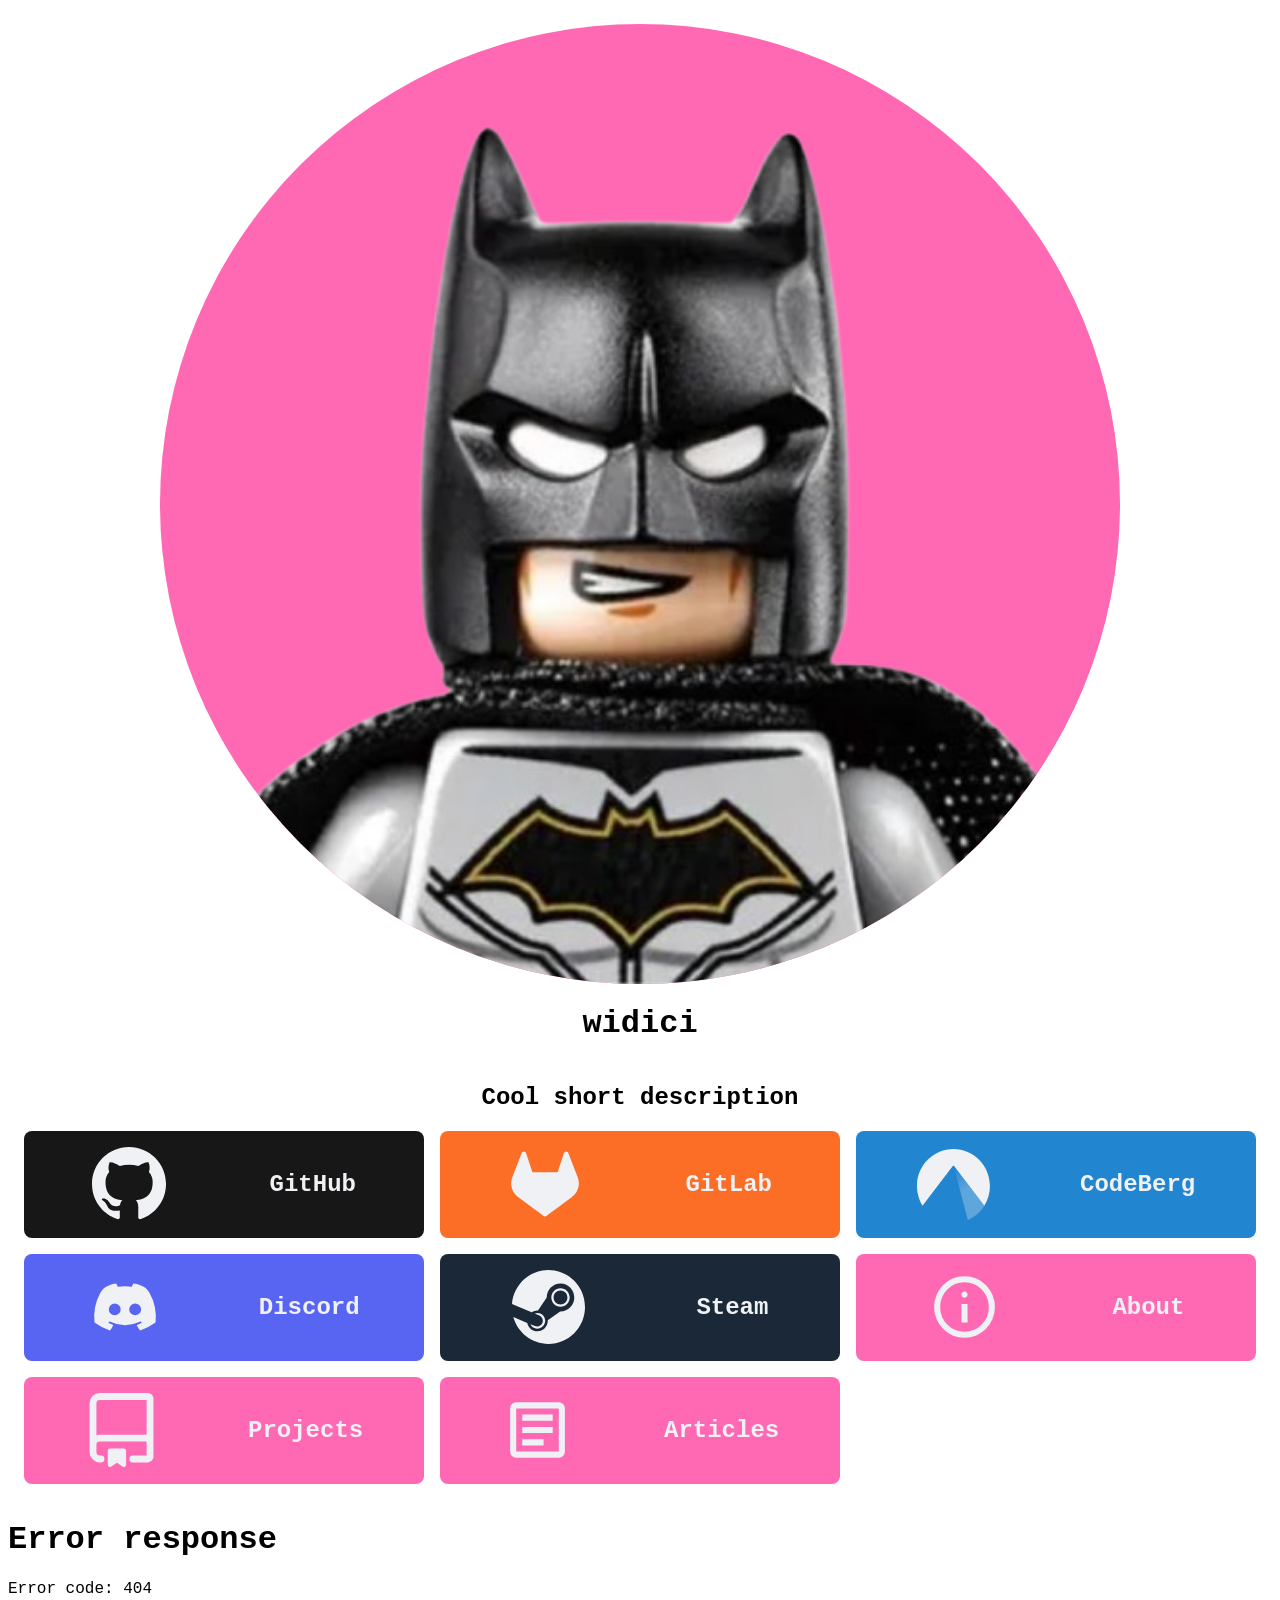
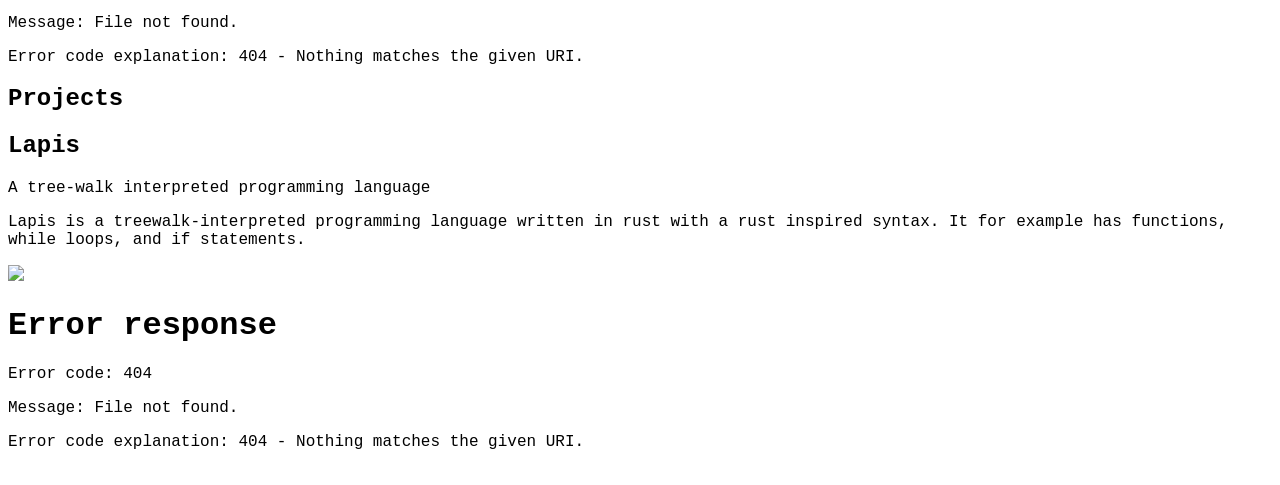
==== index.html @ f514e86a "Started impl the project cards" ====
<!DOCTYPE html>
<html lang="en">

<head>
    <meta charset="UTF-8">
    <meta name="viewport" content="width=device-width, initial-scale=1.0">
    <link rel="stylesheet" href="css/main.css">
    <link rel="stylesheet" href="css/landing.css">
    <title>Document</title>
</head>

<body>
    <page-section src="landing.html"></page-section>
    <page-section src="about.html"></page-section>
    <page-section src="projects.html"></page-section>
    <page-section src="articles.html"></page-section>

    <script src="js/page-section.js"></script>
    <script src="js/nav-unit.js"></script>
    <script src="js/project-unit.js"></script>
</body>

</html>
---- css/main.css ----
@import url('https://fonts.googleapis.com/css2?family=Roboto:ital,wght@0,100..900;1,100..900&display=swap');

:root {
    --dark-text-color: black;
    --light-text-color: #eff1f5;
    --accent-color: hotpink;
    --default-padding: 1rem;
    --default-radius: 0.5rem;
}

/* Add accent color? */
a {
    text-decoration: none;
}

p,
h1,
h2,
h3,
h4,
figcaption,
a {
    font-family: "IBM Plex Mono", monospace;
    color: var(--dark-text-color)
}
---- css/landing.css ----
page-section#landing {
    display: flex;
    flex-direction: column;
    align-items: center;
    padding: var(--default-padding);
}

#pfp {
    display: flex;
    justify-content: center;
    height: 75vw;
    overflow: hidden;
    border-radius: 50%;
    background-color: var(--accent-color);
}

#pfp img {
    object-fit: cover;
}

#outside-links {
    display: grid;
    grid-template-columns: repeat(auto-fill, minmax(20rem, 1fr));
    gap: 1rem;
}

nav-unit h3 {
    color: var(--light-text-color);
    font-size: x-large;
}

nav-unit div {
    display: flex;
    flex-direction: row;
    align-items: center;
    justify-content: space-around;
    background-color: var(--nav-unit-color);
    padding: var(--default-padding);
    border-radius: var(--default-radius);
}

nav-unit div img {
    width: 20%;
    height: 100%;
}
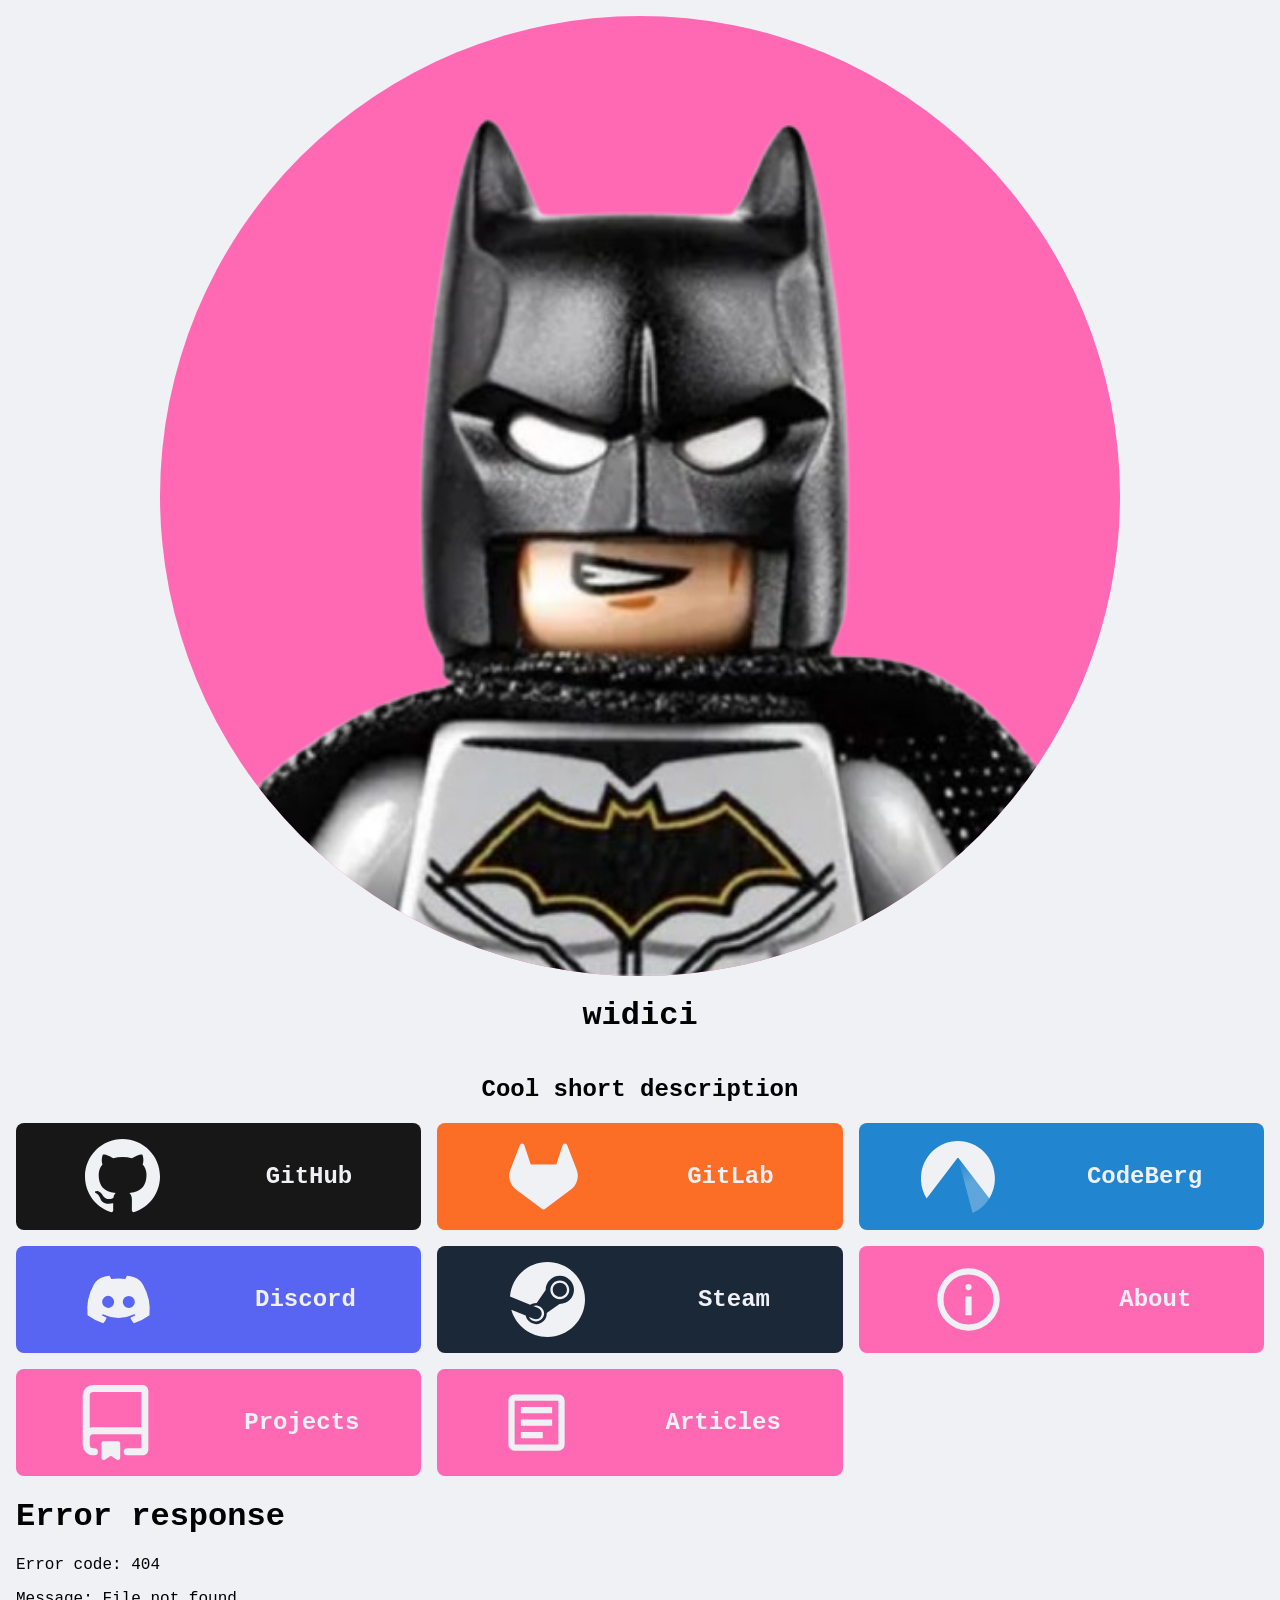
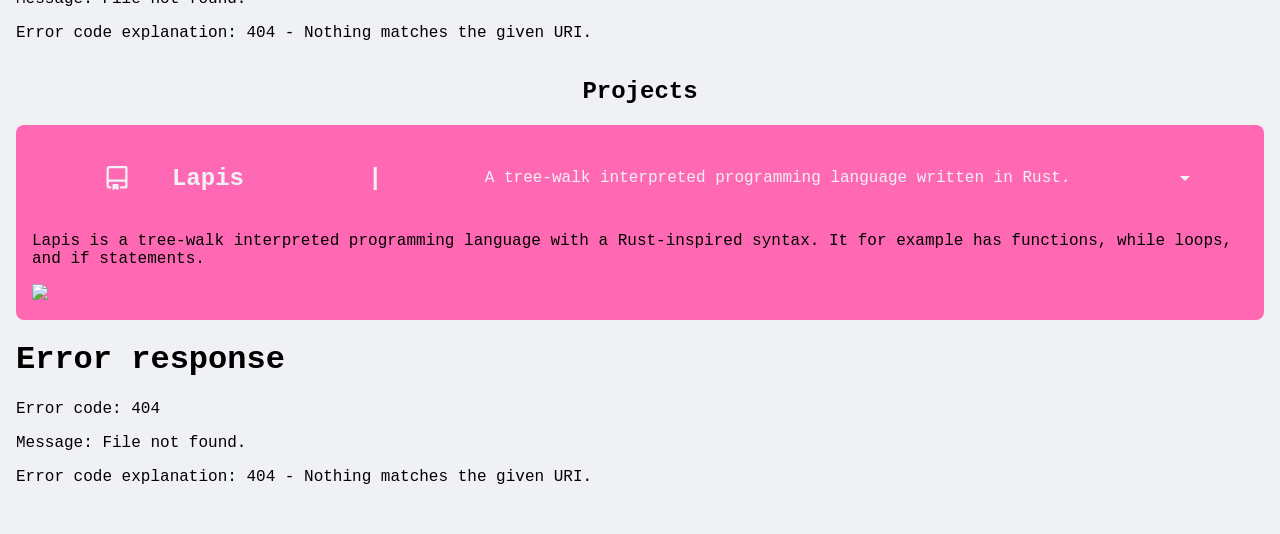
==== commit 824d97d0: "Started impl the styling of the project cards, still wip" ====
--- a/index.html
+++ b/index.html
@@ -6,6 +6,7 @@
     <meta name="viewport" content="width=device-width, initial-scale=1.0">
     <link rel="stylesheet" href="css/main.css">
     <link rel="stylesheet" href="css/landing.css">
+    <link rel="stylesheet" href="css/projects.css">
     <title>Document</title>
 </head>
 
--- a/css/main.css
+++ b/css/main.css
@@ -1,11 +1,20 @@
 @import url('https://fonts.googleapis.com/css2?family=Roboto:ital,wght@0,100..900;1,100..900&display=swap');
 
 :root {
-    --dark-text-color: black;
-    --light-text-color: #eff1f5;
+    --text-color: black;
+    --base-color: #eff1f5;
+    --mantle-color: #e6e9ef;
+    --crust-color: #dce0e8;
     --accent-color: hotpink;
     --default-padding: 1rem;
     --default-radius: 0.5rem;
+    --default-gap: 1rem;
+}
+
+body {
+    margin: 0;
+    padding: var(--default-padding);
+    background-color: var(--base-color);
 }
 
 /* Add accent color? */
@@ -21,5 +30,9 @@
 figcaption,
 a {
     font-family: "IBM Plex Mono", monospace;
-    color: var(--dark-text-color)
+    color: var(--text-color)
+}
+
+h3 {
+    font-size: x-large;
 }
--- a/css/landing.css
+++ b/css/landing.css
@@ -2,7 +2,6 @@
     display: flex;
     flex-direction: column;
     align-items: center;
-    padding: var(--default-padding);
 }
 
 #pfp {
@@ -21,11 +20,11 @@
 #outside-links {
     display: grid;
     grid-template-columns: repeat(auto-fill, minmax(20rem, 1fr));
-    gap: 1rem;
+    gap: var(--default-gap);
 }
 
 nav-unit h3 {
-    color: var(--light-text-color);
+    color: var(--base-color);
     font-size: x-large;
 }
 
--- a/css/projects.css
+++ b/css/projects.css
@@ -0,0 +1,43 @@
+page-section#projects {
+    display: flex;
+    flex-direction: column;
+    align-items: center;
+}
+
+#project-cards {
+    display: grid;
+    grid-template-columns: repeat(auto-fill, minmax(40rem, 1fr));
+    gap: var(--default-gap)
+}
+
+project-unit {
+    display: block;
+    background-color: var(--accent-color);
+    padding: var(--default-padding);
+    border-radius: var(--default-radius);
+}
+
+#project-title {
+    display: flex;
+    flex-direction: row;
+    align-items: center;
+    justify-content: space-around;
+}
+
+#project-title h3,
+#project-title p {
+    color: var(--base-color)
+}
+
+#project-title a {
+    display: flex;
+    flex-direction: row;
+    align-items: center;
+    justify-content: space-around;
+    width: 15%;
+}
+
+project-unit a img {
+    width: 1.5em;
+    height: 100%;
+}
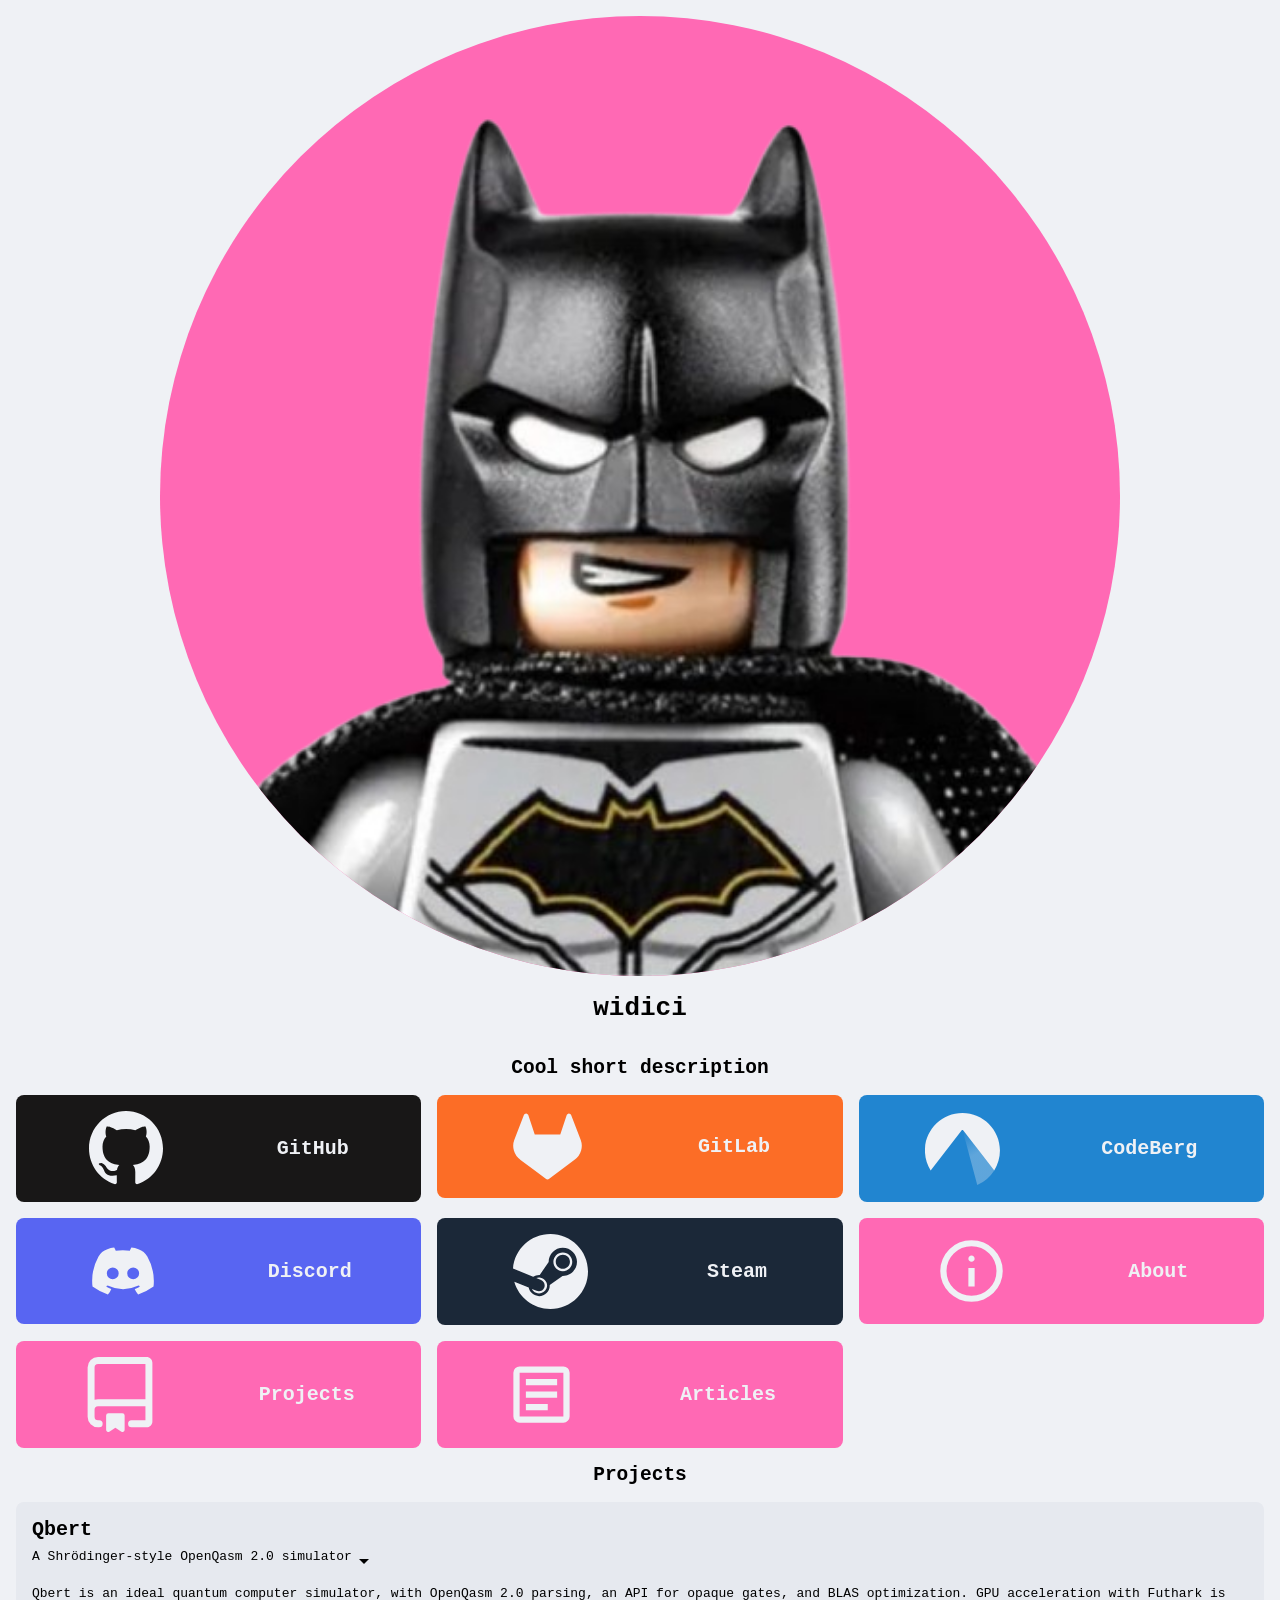
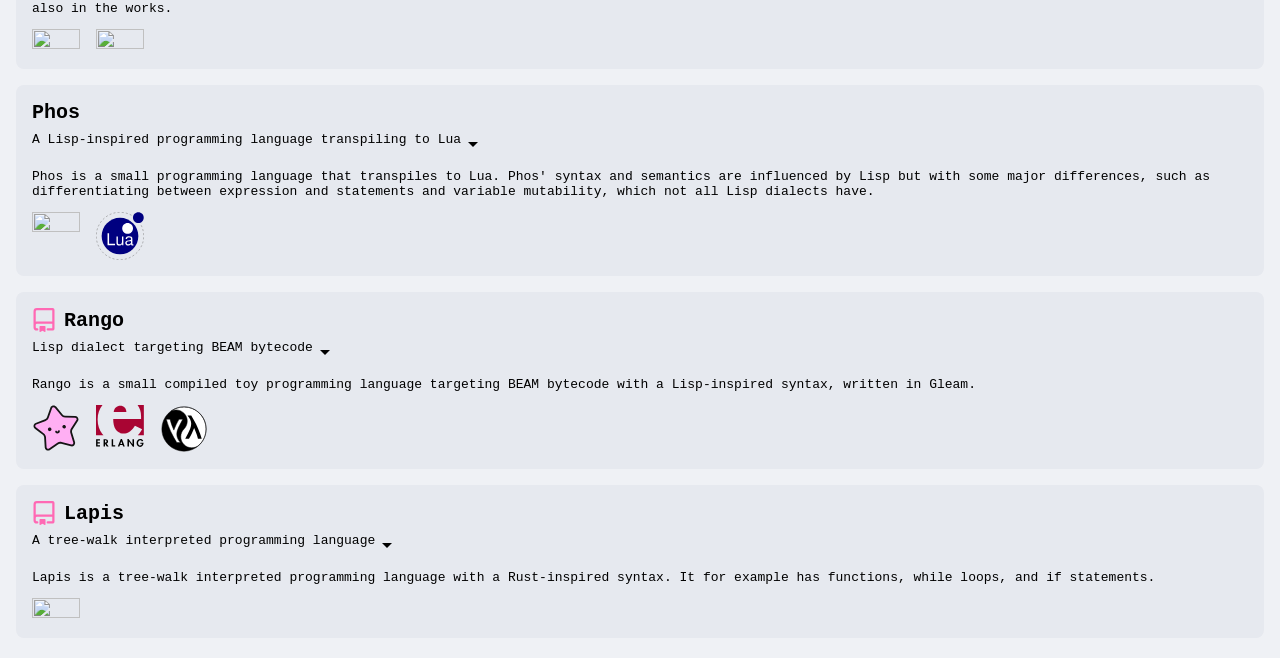
==== commit a93d7303: "Fixed bugs w/ styling root element of projects.css & landing.css by changing it -> :host" ====
--- a/index.html
+++ b/index.html
@@ -5,16 +5,16 @@
     <meta charset="UTF-8">
     <meta name="viewport" content="width=device-width, initial-scale=1.0">
     <link rel="stylesheet" href="css/main.css">
-    <link rel="stylesheet" href="css/landing.css">
-    <link rel="stylesheet" href="css/projects.css">
-    <title>Document</title>
+    <!-- <link rel="stylesheet" href="css/landing.css"> -->
+    <!-- <link rel="stylesheet" href="css/projects.css"> -->
+    <title>widici's website :D</title>
 </head>
 
 <body>
     <page-section src="landing.html"></page-section>
-    <page-section src="about.html"></page-section>
+    <!-- <page-section src="about.html"></page-section> -->
     <page-section src="projects.html"></page-section>
-    <page-section src="articles.html"></page-section>
+    <!-- <page-section src="articles.html"></page-section> -->
 
     <script src="js/page-section.js"></script>
     <script src="js/nav-unit.js"></script>
--- a/css/main.css
+++ b/css/main.css
@@ -1,14 +1,25 @@
-@import url('https://fonts.googleapis.com/css2?family=Roboto:ital,wght@0,100..900;1,100..900&display=swap');
-
 :root {
-    --text-color: black;
+    --dark-color: black;
     --base-color: #eff1f5;
     --mantle-color: #e6e9ef;
     --crust-color: #dce0e8;
     --accent-color: hotpink;
     --default-padding: 1rem;
     --default-radius: 0.5rem;
-    --default-gap: 1rem;
+    --default-gap: var(--default-padding);
+}
+
+html,
+body {
+    overflow: scroll;
+    scrollbar-width: none;
+    -ms-overflow-style: none;
+}
+
+html::-webkit-scrollbar,
+body::-webkit-scrollbar {
+    width: 0px;
+    height: 0px;
 }
 
 body {
@@ -29,8 +40,8 @@
 h4,
 figcaption,
 a {
-    font-family: "IBM Plex Mono", monospace;
-    color: var(--text-color)
+    font-family: monospace;
+    color: var(--dark-color);
 }
 
 h3 {
--- a/css/landing.css
+++ b/css/landing.css
@@ -1,4 +1,4 @@
-page-section#landing {
+:host {
     display: flex;
     flex-direction: column;
     align-items: center;
@@ -7,6 +7,7 @@
 #pfp {
     display: flex;
     justify-content: center;
+    /* TODO: make this dynamic */
     height: 75vw;
     overflow: hidden;
     border-radius: 50%;
@@ -25,7 +26,6 @@
 
 nav-unit h3 {
     color: var(--base-color);
-    font-size: x-large;
 }
 
 nav-unit div {
--- a/css/projects.css
+++ b/css/projects.css
@@ -1,7 +1,8 @@
-page-section#projects {
+:host {
     display: flex;
     flex-direction: column;
     align-items: center;
+    --img-width: 1.5rem;
 }
 
 #project-cards {
@@ -12,32 +13,49 @@
 
 project-unit {
     display: block;
-    background-color: var(--accent-color);
+    background-color: var(--mantle-color);
     padding: var(--default-padding);
     border-radius: var(--default-radius);
 }
 
+project-unit>* {
+    gap: calc(var(--default-gap) / 2)
+}
+
 #project-title {
     display: flex;
-    flex-direction: row;
-    align-items: center;
-    justify-content: space-around;
+    flex-direction: column;
+    justify-content: space-between;
 }
 
-#project-title h3,
-#project-title p {
-    color: var(--base-color)
+#project-title>*>*,
+#project-title h3 {
+    margin-block: 0;
 }
 
 #project-title a {
     display: flex;
     flex-direction: row;
     align-items: center;
-    justify-content: space-around;
-    width: 15%;
+    gap: calc(var(--default-gap) / 2);
 }
 
-project-unit a img {
-    width: 1.5em;
+#project-title a img {
+    /* do this dynamically? */
+    width: var(--img-width);
+    height: 100%;
+}
+
+#short-desc {
+    display: flex;
+}
+
+#stack {
+    display: flex;
+    gap: var(--default-gap)
+}
+
+#stack img {
+    width: calc(var(--img-width) * 2);
     height: 100%;
 }
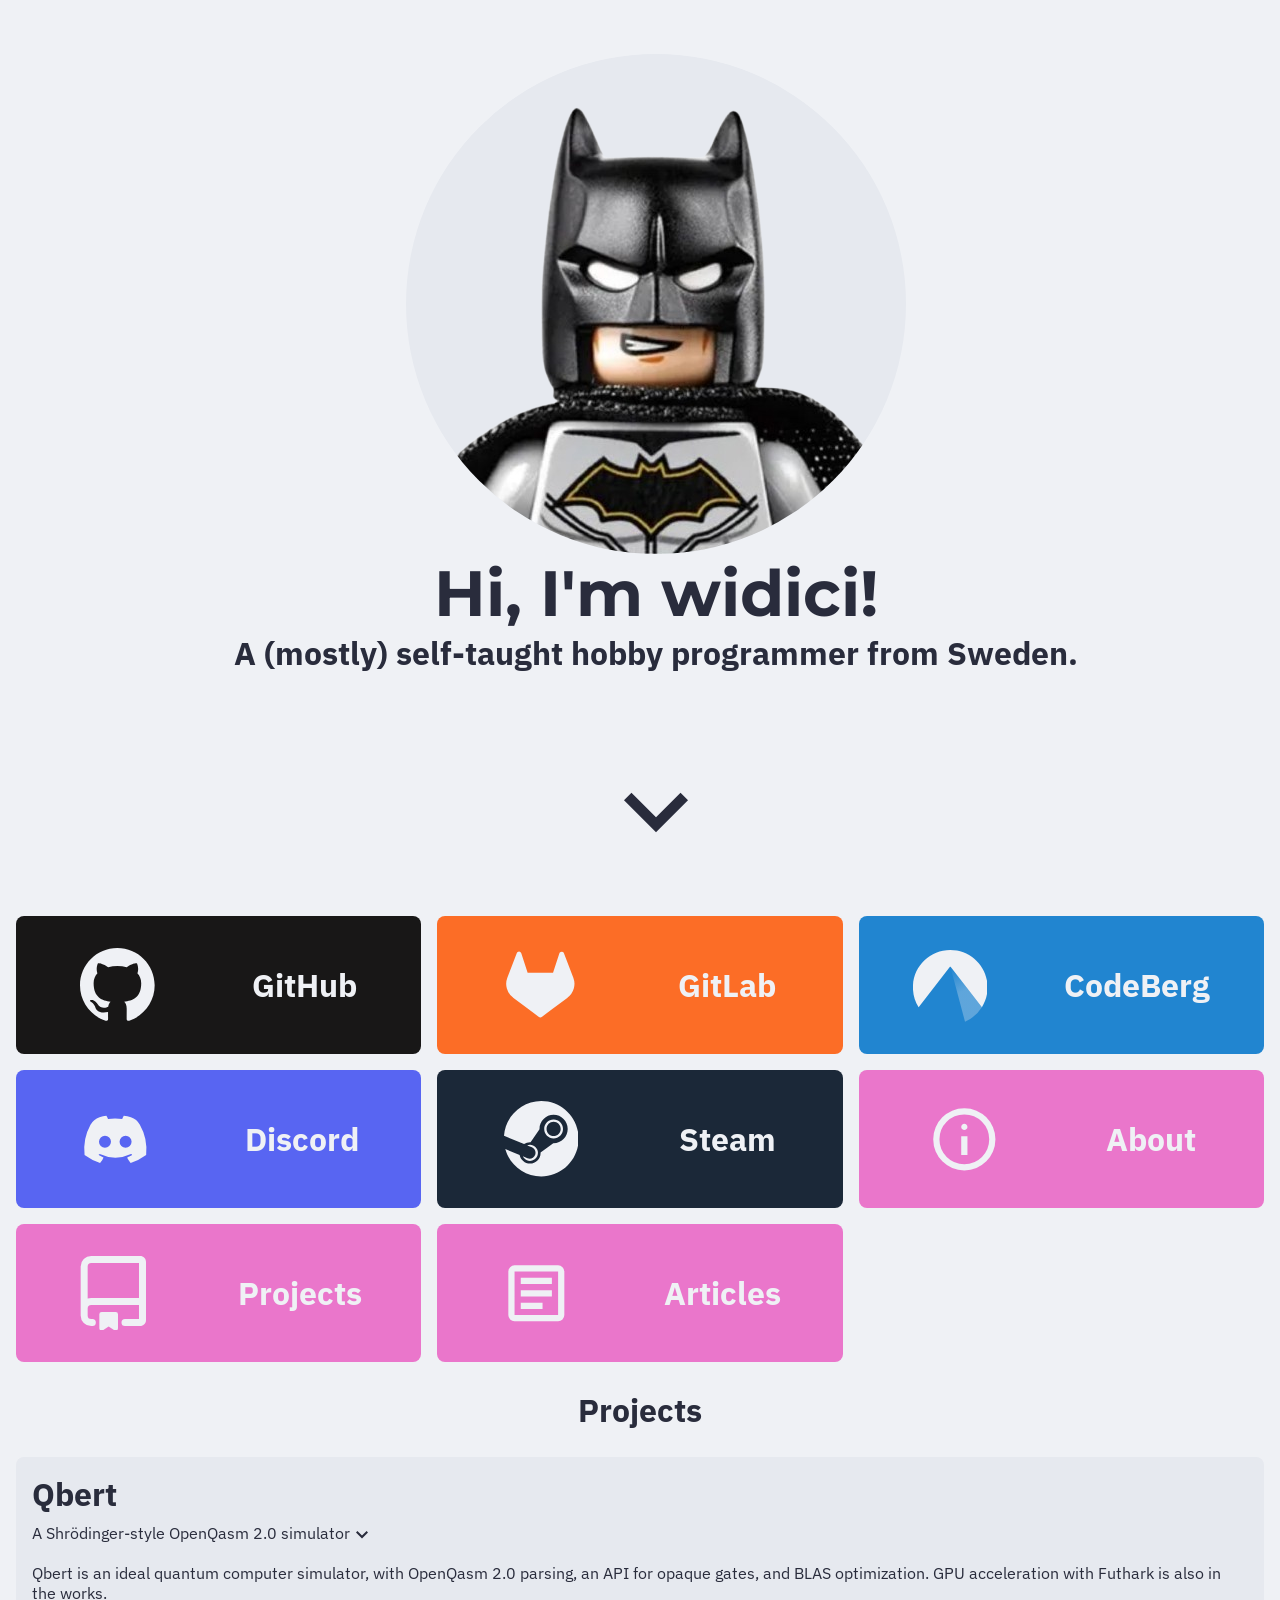
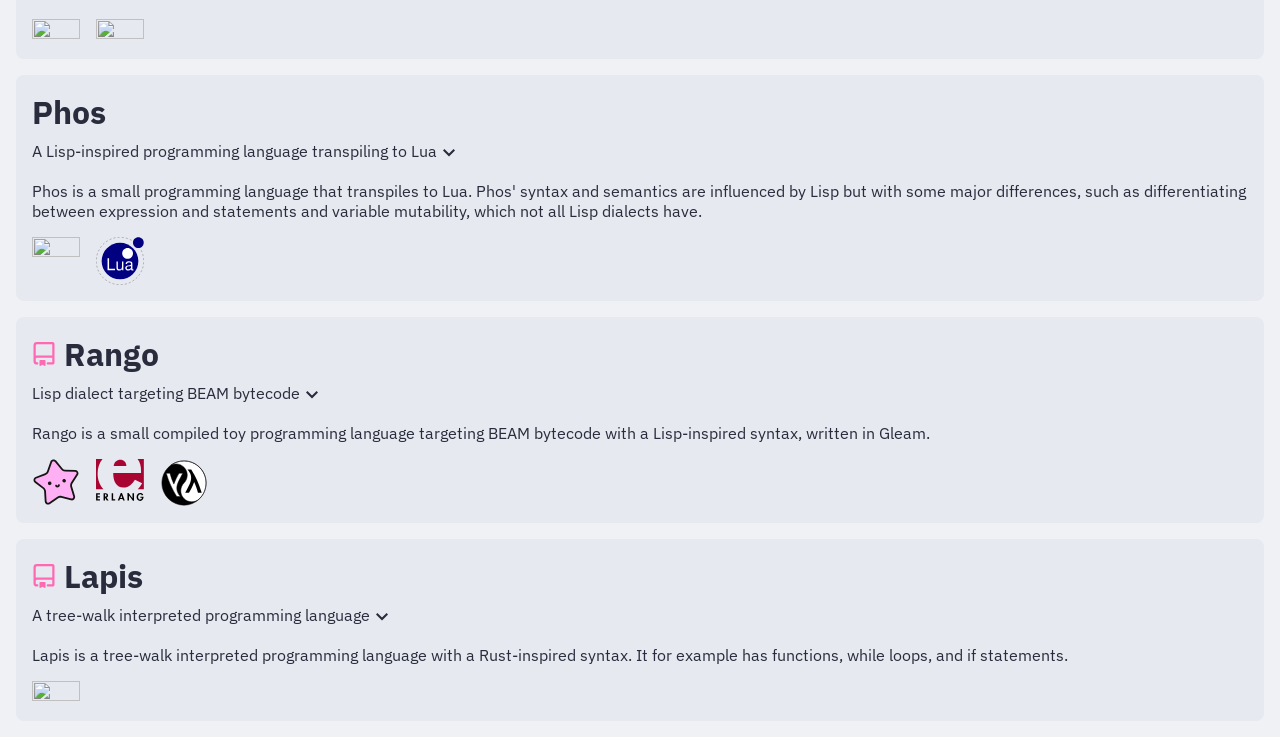
==== commit 10afddc4: "Started adding a new landing page & moved old landing -> menu instead" ====
--- a/index.html
+++ b/index.html
@@ -5,17 +5,17 @@
     <meta charset="UTF-8">
     <meta name="viewport" content="width=device-width, initial-scale=1.0">
     <link rel="stylesheet" href="css/main.css">
-    <!-- <link rel="stylesheet" href="css/landing.css"> -->
-    <!-- <link rel="stylesheet" href="css/projects.css"> -->
     <title>widici's website :D</title>
 </head>
 
 <body>
     <page-section src="landing.html"></page-section>
+    <page-section src="menu.html"></page-section>
     <!-- <page-section src="about.html"></page-section> -->
     <page-section src="projects.html"></page-section>
     <!-- <page-section src="articles.html"></page-section> -->
 
+    <script src="js/util.js"></script>
     <script src="js/page-section.js"></script>
     <script src="js/nav-unit.js"></script>
     <script src="js/project-unit.js"></script>
--- a/css/main.css
+++ b/css/main.css
@@ -1,9 +1,12 @@
+@import url('https://fonts.googleapis.com/css2?family=Montserrat:wght@800&display=swap');
+@import url('https://fonts.googleapis.com/css2?family=IBM+Plex+Sans:ital,wght@0,100..700;1,100..700&display=swap');
+
 :root {
-    --dark-color: black;
+    --contrast-color: #292c3c;
     --base-color: #eff1f5;
     --mantle-color: #e6e9ef;
     --crust-color: #dce0e8;
-    --accent-color: hotpink;
+    --accent-color: #ea76cb;
     --default-padding: 1rem;
     --default-radius: 0.5rem;
     --default-gap: var(--default-padding);
@@ -33,17 +36,34 @@
     text-decoration: none;
 }
 
-p,
 h1,
 h2,
 h3,
 h4,
-figcaption,
+p,
 a {
-    font-family: monospace;
-    color: var(--dark-color);
+    font-family: "IBM Plex Sans", sans-serif;
+}
+
+h1,
+h2,
+h3,
+h4,
+p,
+a {
+    color: var(--contrast-color);
+}
+
+h1 {
+    font-family: 'Montserrat', sans-serif;
+    font-weight: 700;
+    font-size: 4rem;
+}
+
+h2 {
+    font-size: 2rem;
 }
 
 h3 {
-    font-size: x-large;
+    font-size: xx-large;
 }
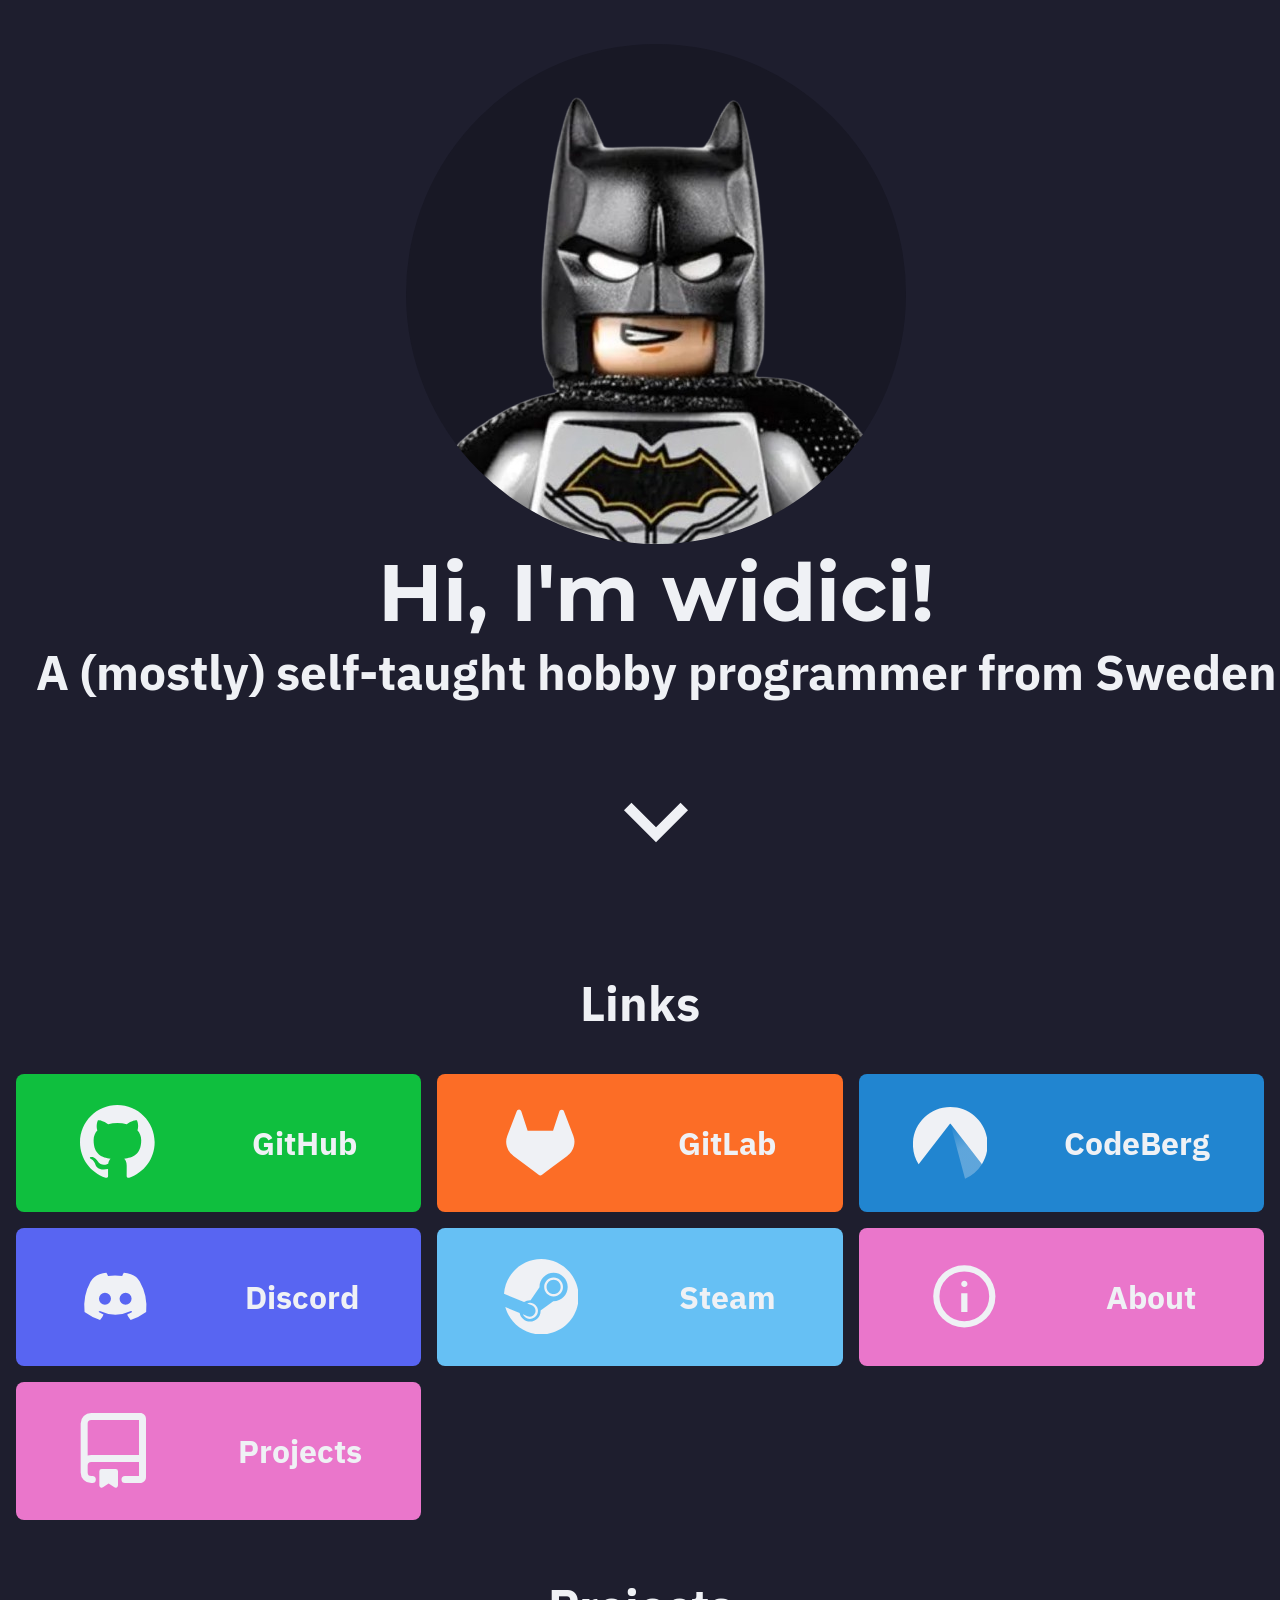
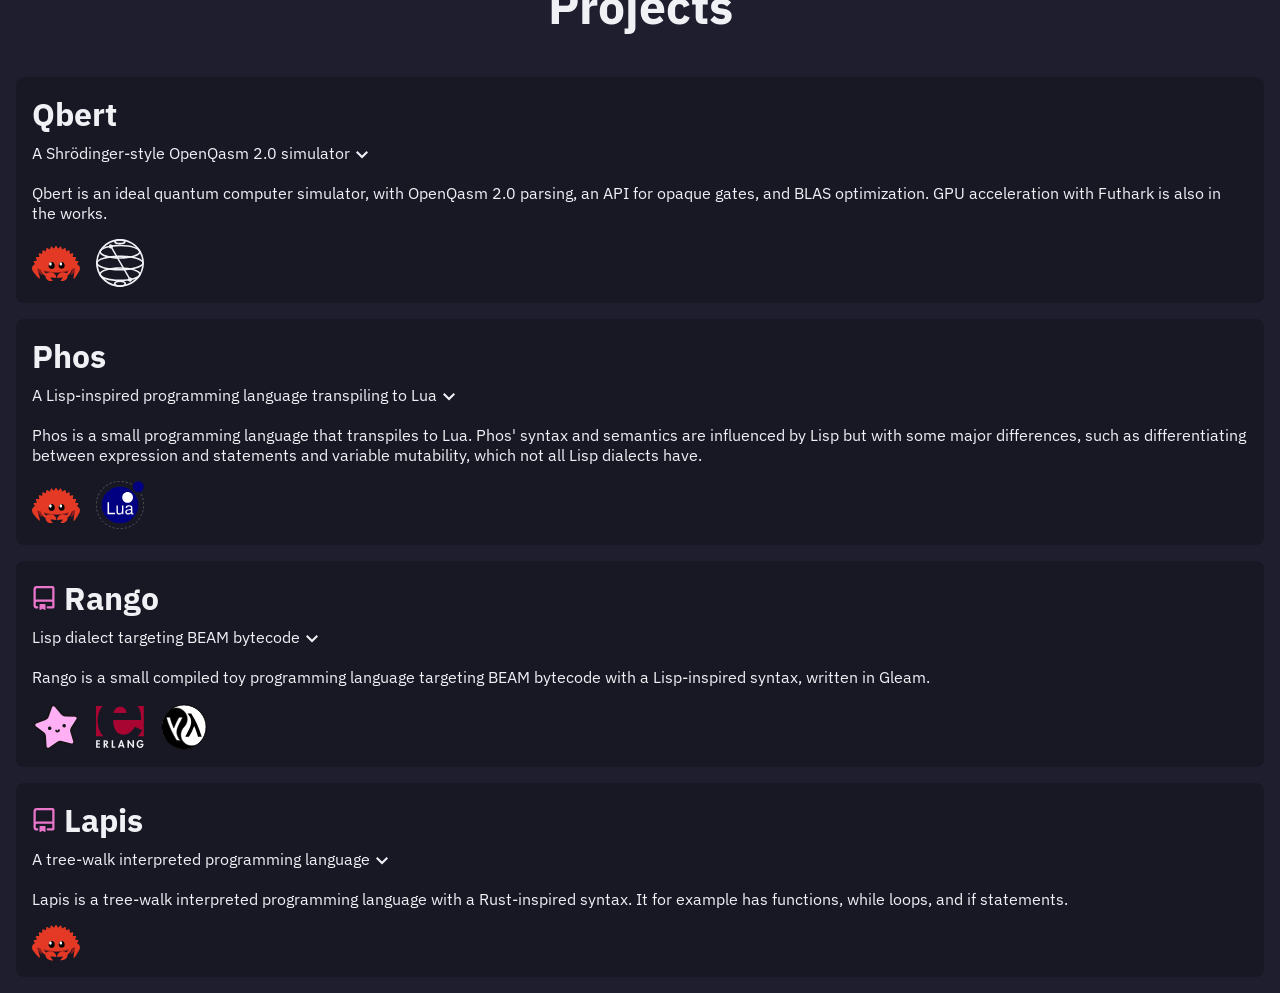
==== commit ae4cff32: "Split main.css -> main.css & index.css & styled the landing page a bit more" ====
--- a/index.html
+++ b/index.html
@@ -5,15 +5,17 @@
     <meta charset="UTF-8">
     <meta name="viewport" content="width=device-width, initial-scale=1.0">
     <link rel="stylesheet" href="css/main.css">
+    <link rel="stylesheet" href="css/index.css">
     <title>widici's website :D</title>
 </head>
 
 <body>
-    <page-section src="landing.html"></page-section>
-    <page-section src="menu.html"></page-section>
-    <!-- <page-section src="about.html"></page-section> -->
-    <page-section src="projects.html"></page-section>
-    <!-- <page-section src="articles.html"></page-section> -->
+    <main>
+        <page-section src="landing.html"></page-section>
+        <page-section src="menu.html"></page-section>
+        <!-- <page-section src="about.html"></page-section> -->
+        <page-section src="projects.html"></page-section>
+    </main>
 
     <script src="js/util.js"></script>
     <script src="js/page-section.js"></script>
--- a/css/main.css
+++ b/css/main.css
@@ -2,33 +2,14 @@
 @import url('https://fonts.googleapis.com/css2?family=IBM+Plex+Sans:ital,wght@0,100..700;1,100..700&display=swap');
 
 :root {
-    --contrast-color: #292c3c;
-    --base-color: #eff1f5;
-    --mantle-color: #e6e9ef;
-    --crust-color: #dce0e8;
+    --contrast-color: #eff1f5;
+    --base-color: #1e1e2e;
+    --mantle-color: #181825;
+    --crust-color: #11111b;
     --accent-color: #ea76cb;
     --default-padding: 1rem;
     --default-radius: 0.5rem;
     --default-gap: var(--default-padding);
-}
-
-html,
-body {
-    overflow: scroll;
-    scrollbar-width: none;
-    -ms-overflow-style: none;
-}
-
-html::-webkit-scrollbar,
-body::-webkit-scrollbar {
-    width: 0px;
-    height: 0px;
-}
-
-body {
-    margin: 0;
-    padding: var(--default-padding);
-    background-color: var(--base-color);
 }
 
 /* Add accent color? */
@@ -42,28 +23,35 @@
 h4,
 p,
 a {
-    font-family: "IBM Plex Sans", sans-serif;
+    color: var(--contrast-color);
 }
 
-h1,
 h2,
 h3,
 h4,
 p,
 a {
-    color: var(--contrast-color);
+    font-family: "IBM Plex Sans", sans-serif;
 }
 
 h1 {
     font-family: 'Montserrat', sans-serif;
     font-weight: 700;
-    font-size: 4rem;
+    font-size: 5rem;
 }
 
 h2 {
+    font-size: 3rem;
+}
+
+h3 {
     font-size: 2rem;
 }
 
-h3 {
-    font-size: xx-large;
+h4 {
+    font-size: 1.25rem;
+}
+
+p {
+    font-size: 1rem;
 }
--- a/css/index.css
+++ b/css/index.css
@@ -0,0 +1,24 @@
+html,
+body {
+    overflow: scroll;
+    scrollbar-width: none;
+    -ms-overflow-style: none;
+}
+
+html::-webkit-scrollbar,
+body::-webkit-scrollbar {
+    width: 0px;
+    height: 0px;
+}
+
+body {
+    margin: 0;
+    padding: var(--default-padding);
+    background-color: var(--base-color);
+}
+
+main {
+    display: flex;
+    flex-direction: column;
+    gap: var(--default-gap);
+}
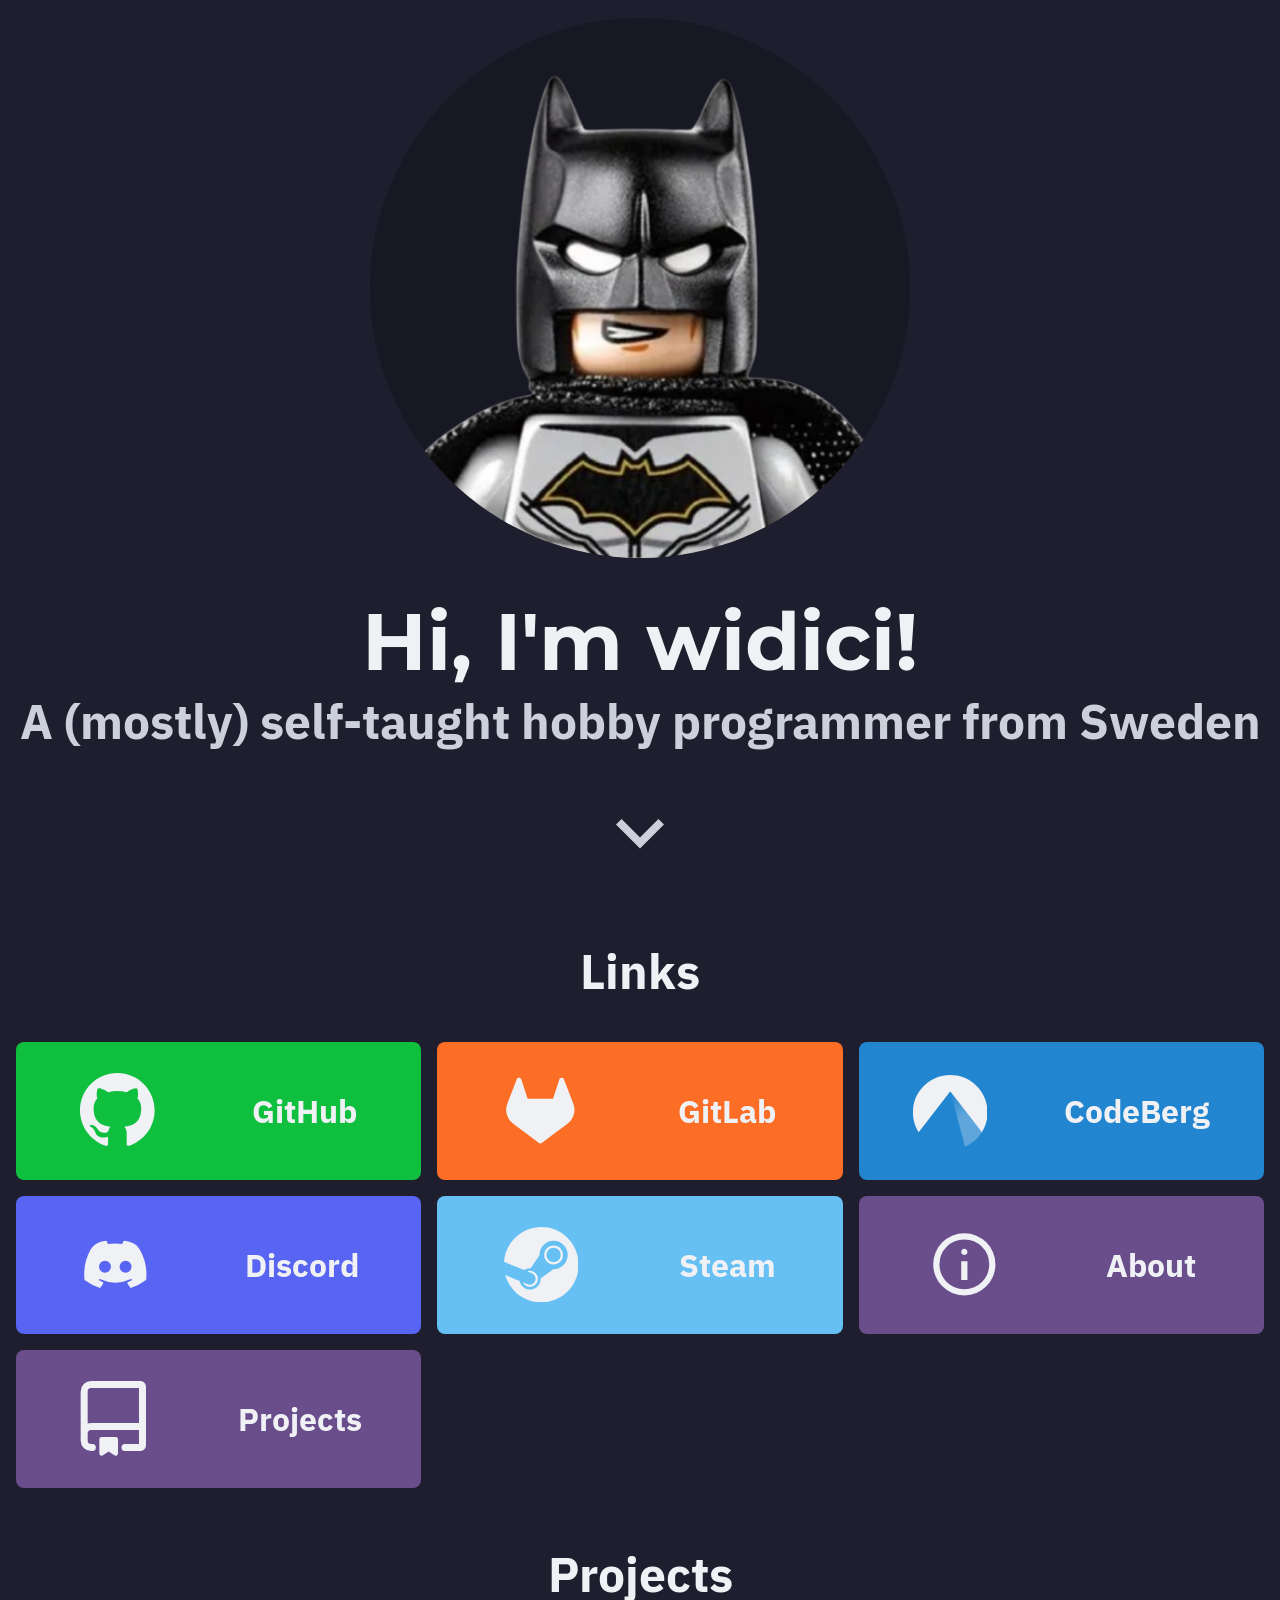
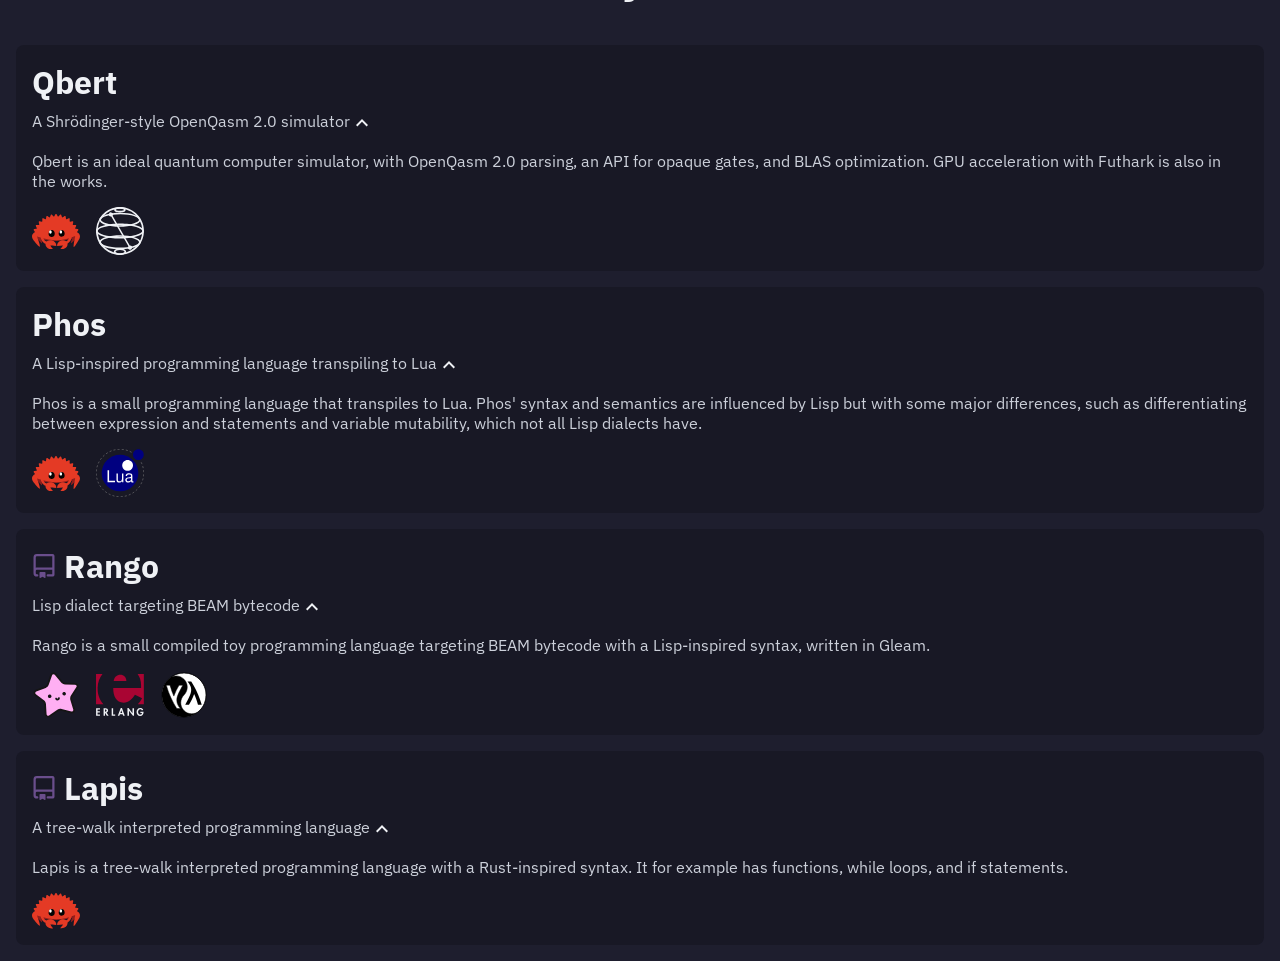
==== commit 1f894862: "Added a new background for the landing page, redesigned the layout of the landing page (a bit), etc." ====
--- a/index.html
+++ b/index.html
@@ -18,6 +18,7 @@
     </main>
 
     <script src="js/util.js"></script>
+
     <script src="js/page-section.js"></script>
     <script src="js/nav-unit.js"></script>
     <script src="js/project-unit.js"></script>
--- a/css/main.css
+++ b/css/main.css
@@ -3,10 +3,11 @@
 
 :root {
     --contrast-color: #eff1f5;
+    --secondary-contrast-color: #ccd0da;
     --base-color: #1e1e2e;
     --mantle-color: #181825;
     --crust-color: #11111b;
-    --accent-color: #ea76cb;
+    --accent-color: #6A4E8C;
     --default-padding: 1rem;
     --default-radius: 0.5rem;
     --default-gap: var(--default-padding);
@@ -20,10 +21,12 @@
 h1,
 h2,
 h3,
-h4,
-p,
-a {
+h4 {
     color: var(--contrast-color);
+}
+
+p {
+    color: var(--secondary-contrast-color);
 }
 
 h2,
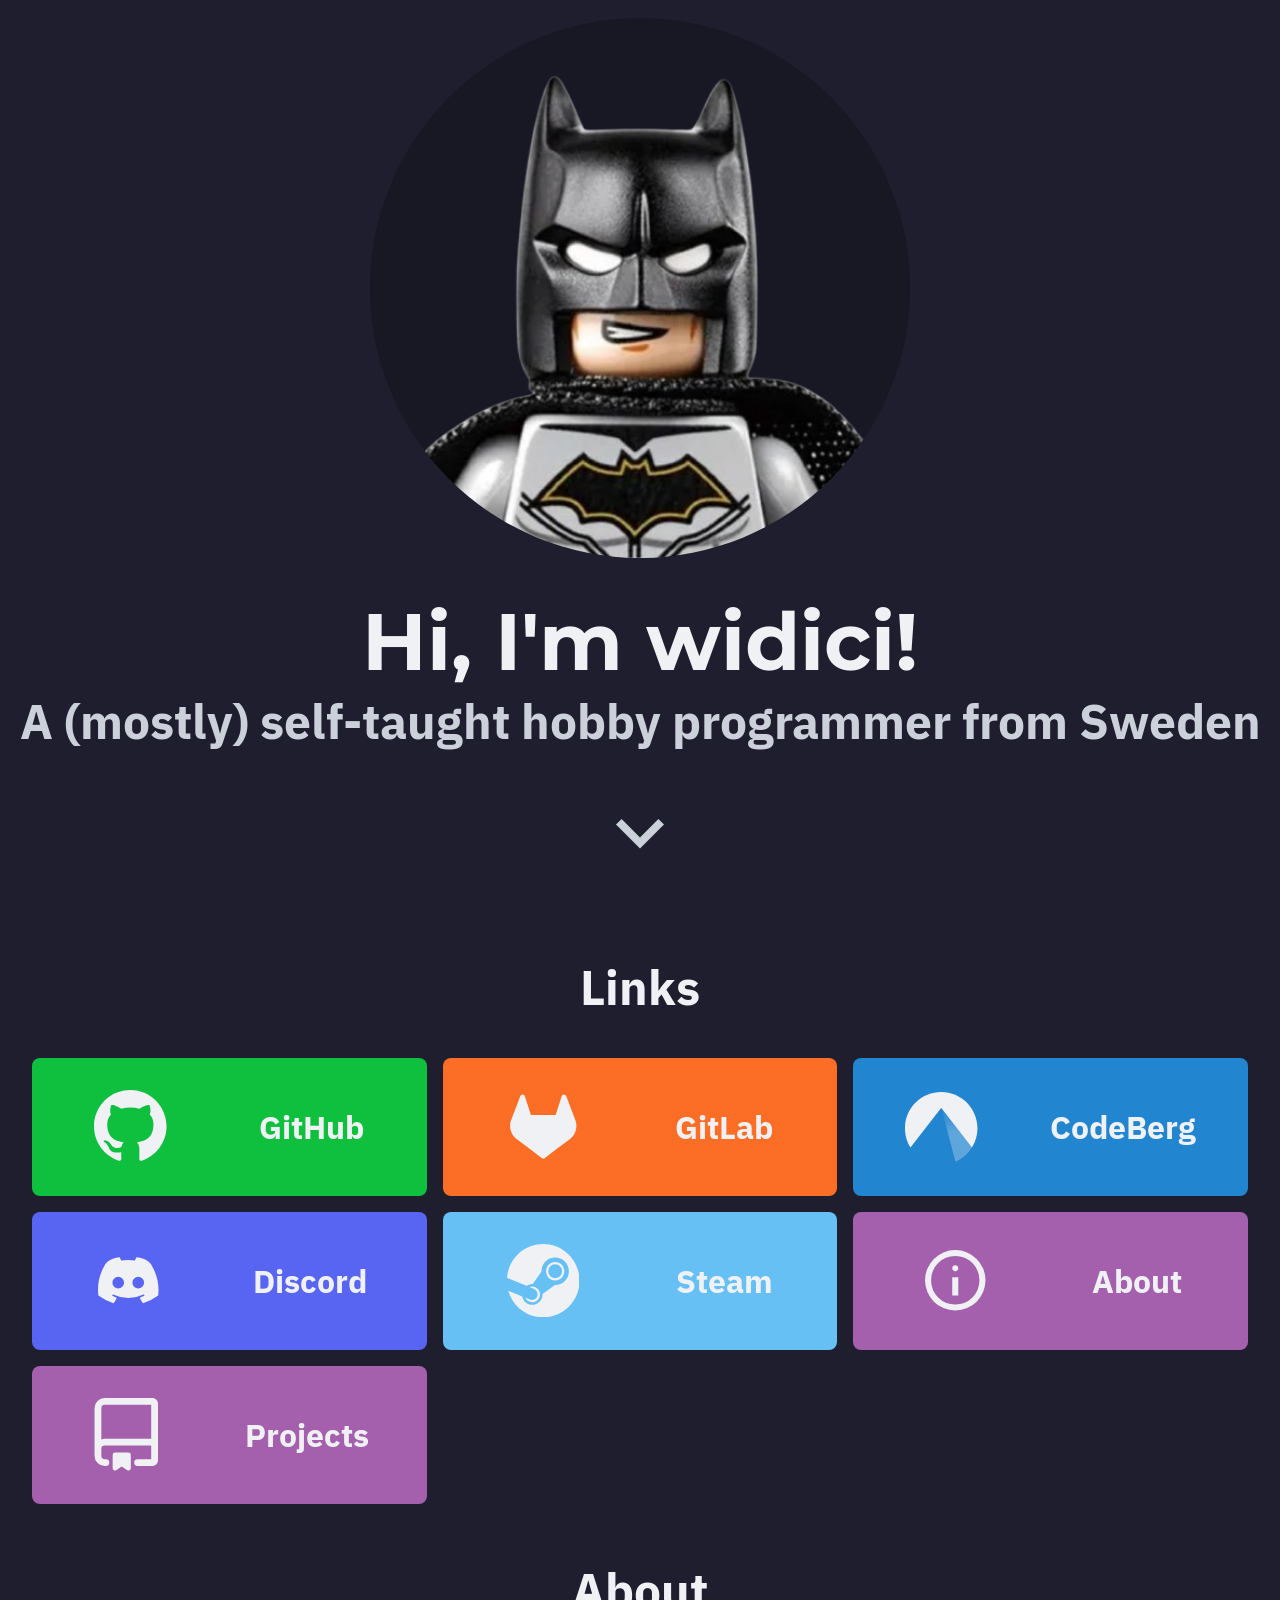
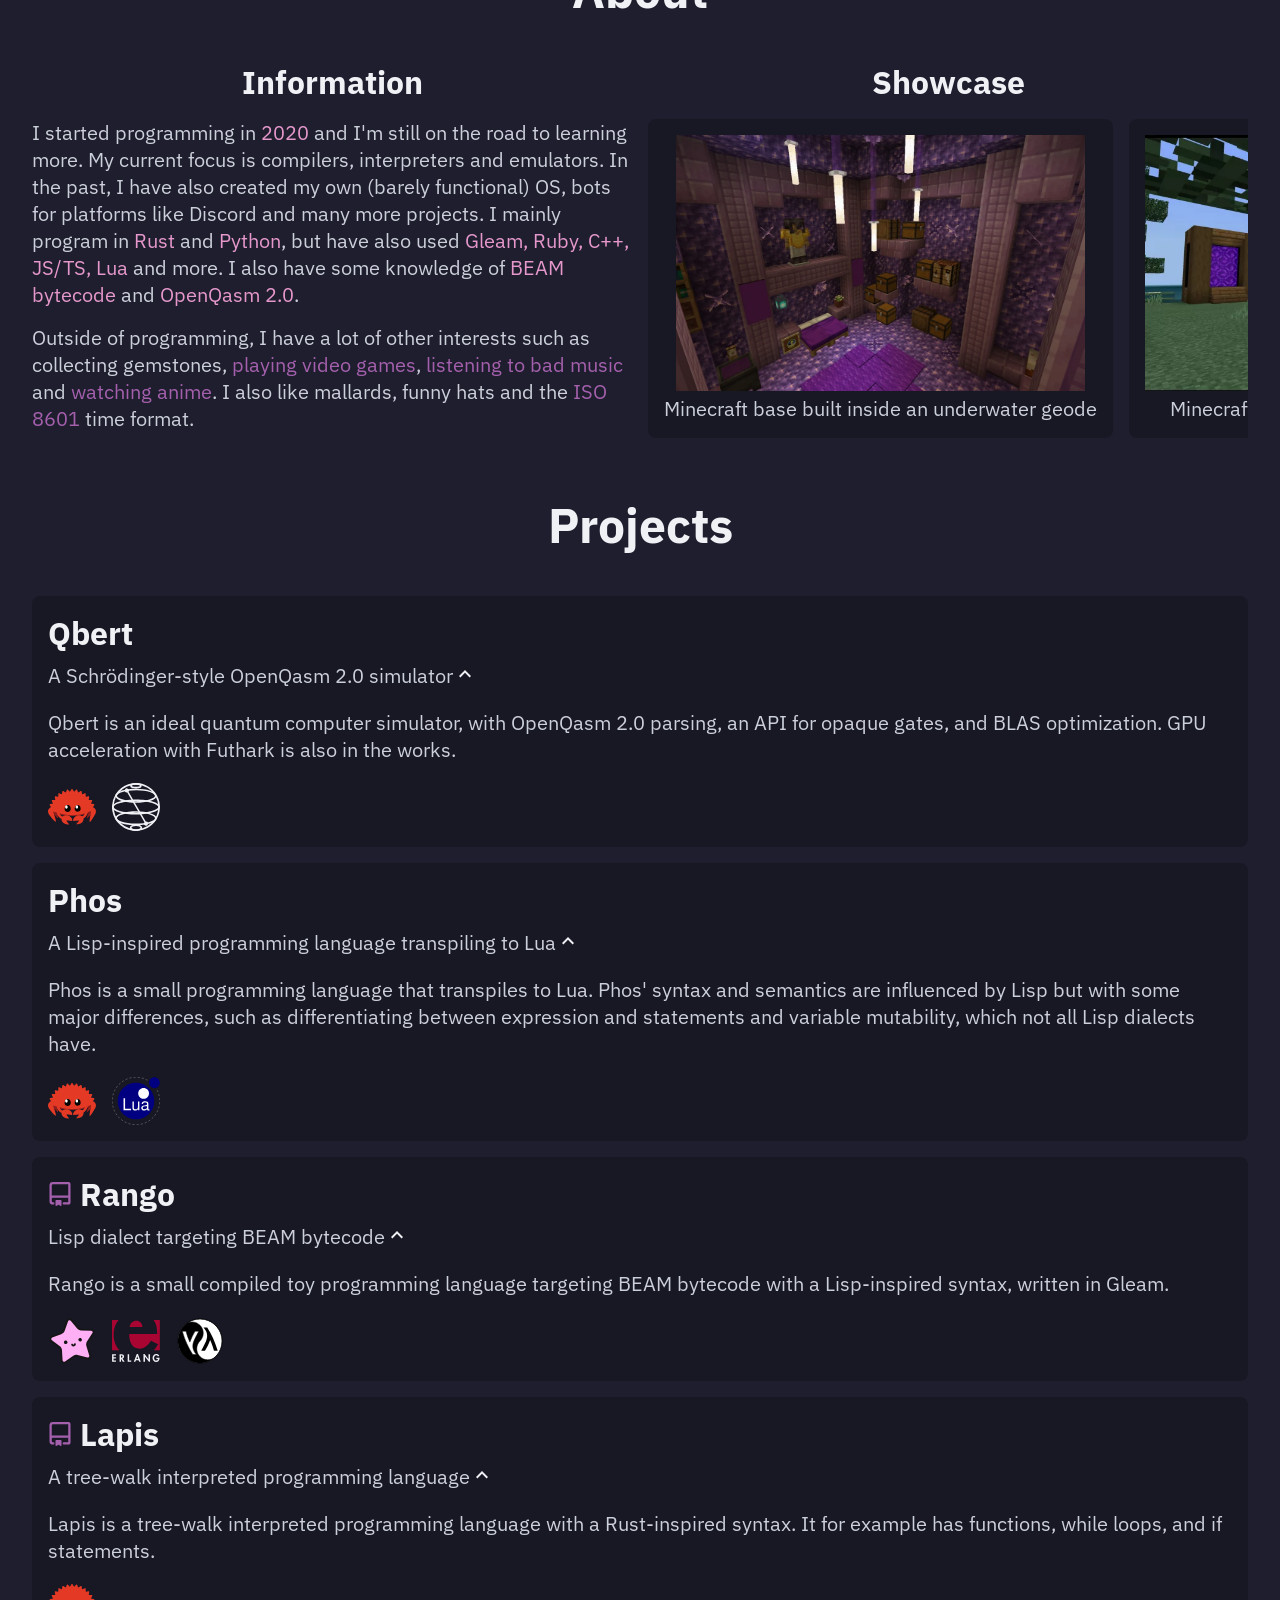
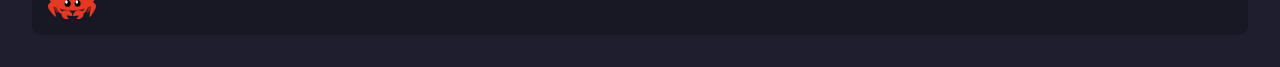
==== commit d381d21c: "Added the about page" ====
--- a/index.html
+++ b/index.html
@@ -13,12 +13,11 @@
     <main>
         <page-section src="landing.html"></page-section>
         <page-section src="menu.html"></page-section>
-        <!-- <page-section src="about.html"></page-section> -->
+        <page-section src="about.html"></page-section>
         <page-section src="projects.html"></page-section>
     </main>
 
     <script src="js/util.js"></script>
-
     <script src="js/page-section.js"></script>
     <script src="js/nav-unit.js"></script>
     <script src="js/project-unit.js"></script>
--- a/css/main.css
+++ b/css/main.css
@@ -7,15 +7,12 @@
     --base-color: #1e1e2e;
     --mantle-color: #181825;
     --crust-color: #11111b;
-    --accent-color: #6A4E8C;
+    --accent-color: #a560ad;
+    --secondary-accent-color: #e698cc;
     --default-padding: 1rem;
+    --site-padding: calc(var(--default-padding) * 2);
     --default-radius: 0.5rem;
     --default-gap: var(--default-padding);
-}
-
-/* Add accent color? */
-a {
-    text-decoration: none;
 }
 
 h1,
@@ -25,15 +22,27 @@
     color: var(--contrast-color);
 }
 
-p {
+p,
+figcaption {
     color: var(--secondary-contrast-color);
+}
+
+a {
+    text-decoration: none;
+    color: var(--accent-color);
+}
+
+span {
+    color: var(--secondary-accent-color);
 }
 
 h2,
 h3,
 h4,
 p,
-a {
+a,
+span,
+figcaption {
     font-family: "IBM Plex Sans", sans-serif;
 }
 
@@ -52,9 +61,12 @@
 }
 
 h4 {
-    font-size: 1.25rem;
+    font-size: 1.5rem;
 }
 
-p {
-    font-size: 1rem;
+p,
+figcaption,
+a,
+span {
+    font-size: 1.25rem;
 }
--- a/css/index.css
+++ b/css/index.css
@@ -13,7 +13,7 @@
 
 body {
     margin: 0;
-    padding: var(--default-padding);
+    padding: var(--site-padding);
     background-color: var(--base-color);
 }
 
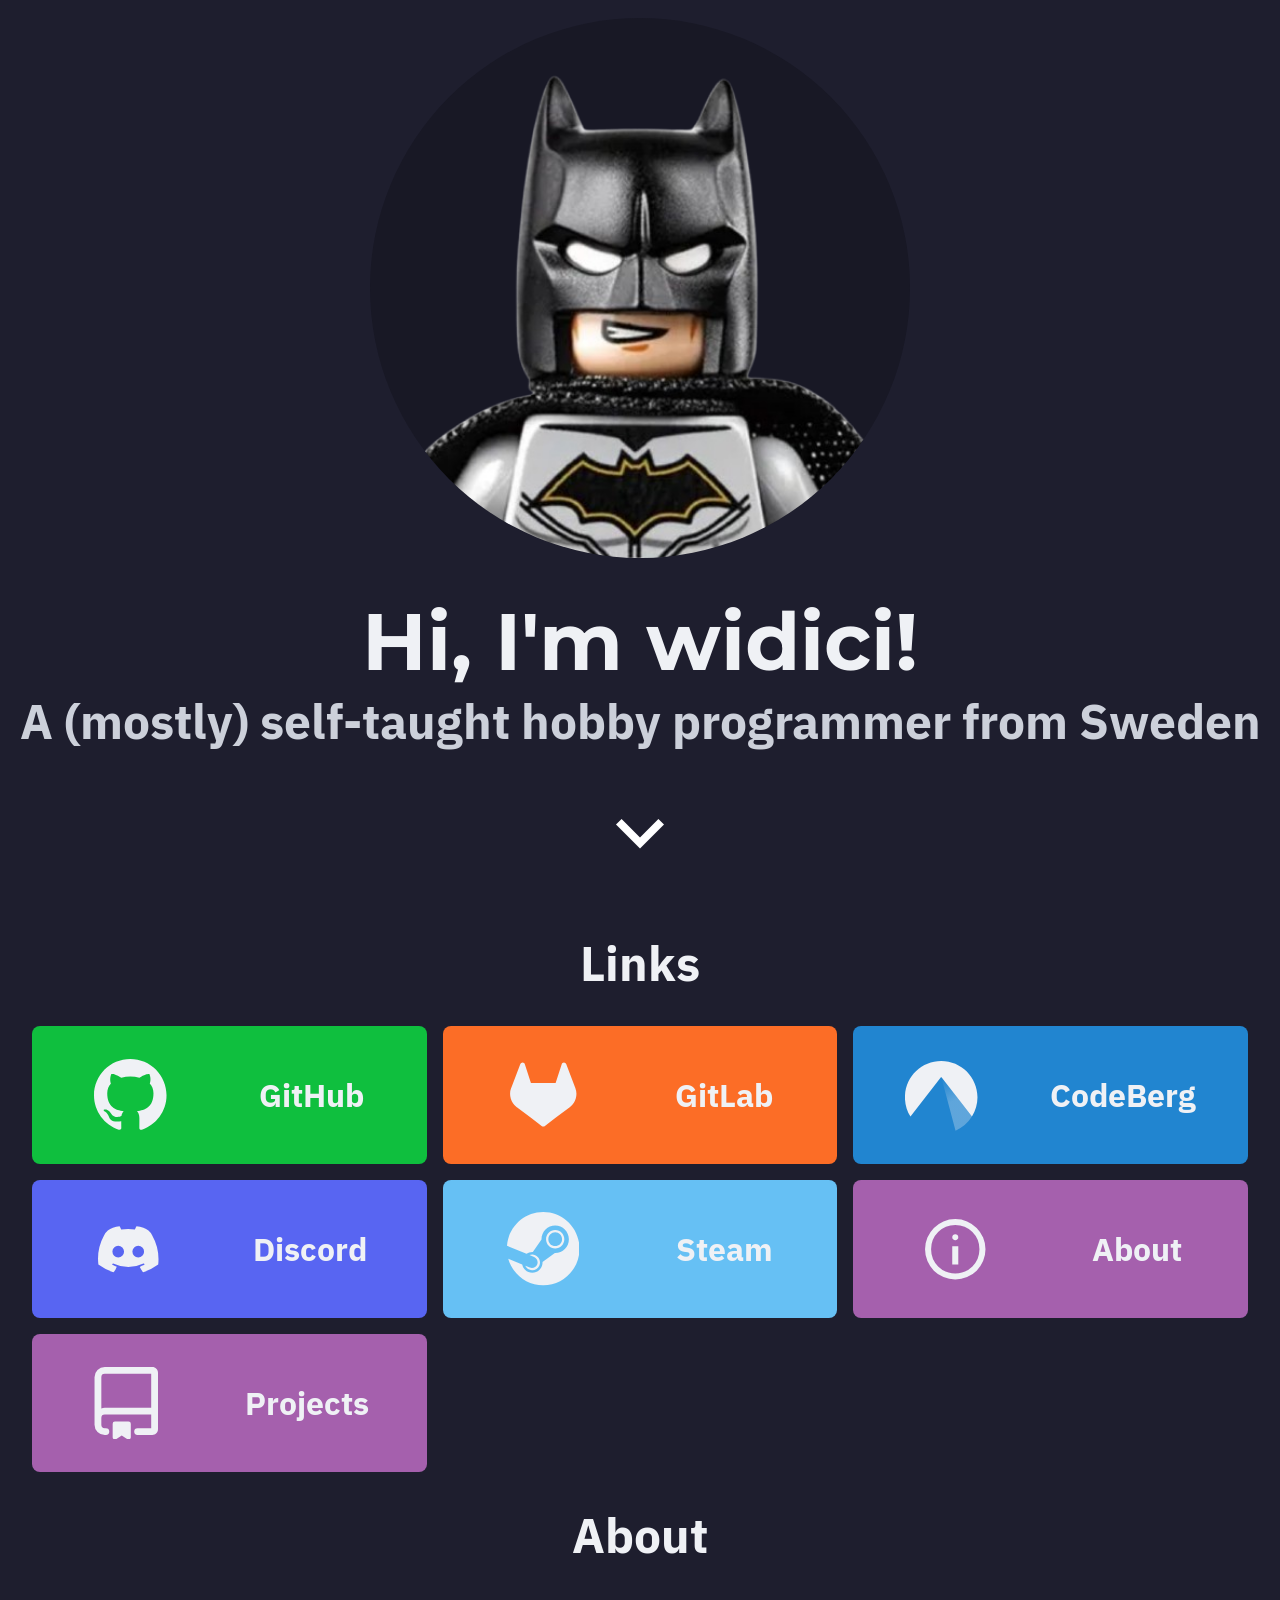
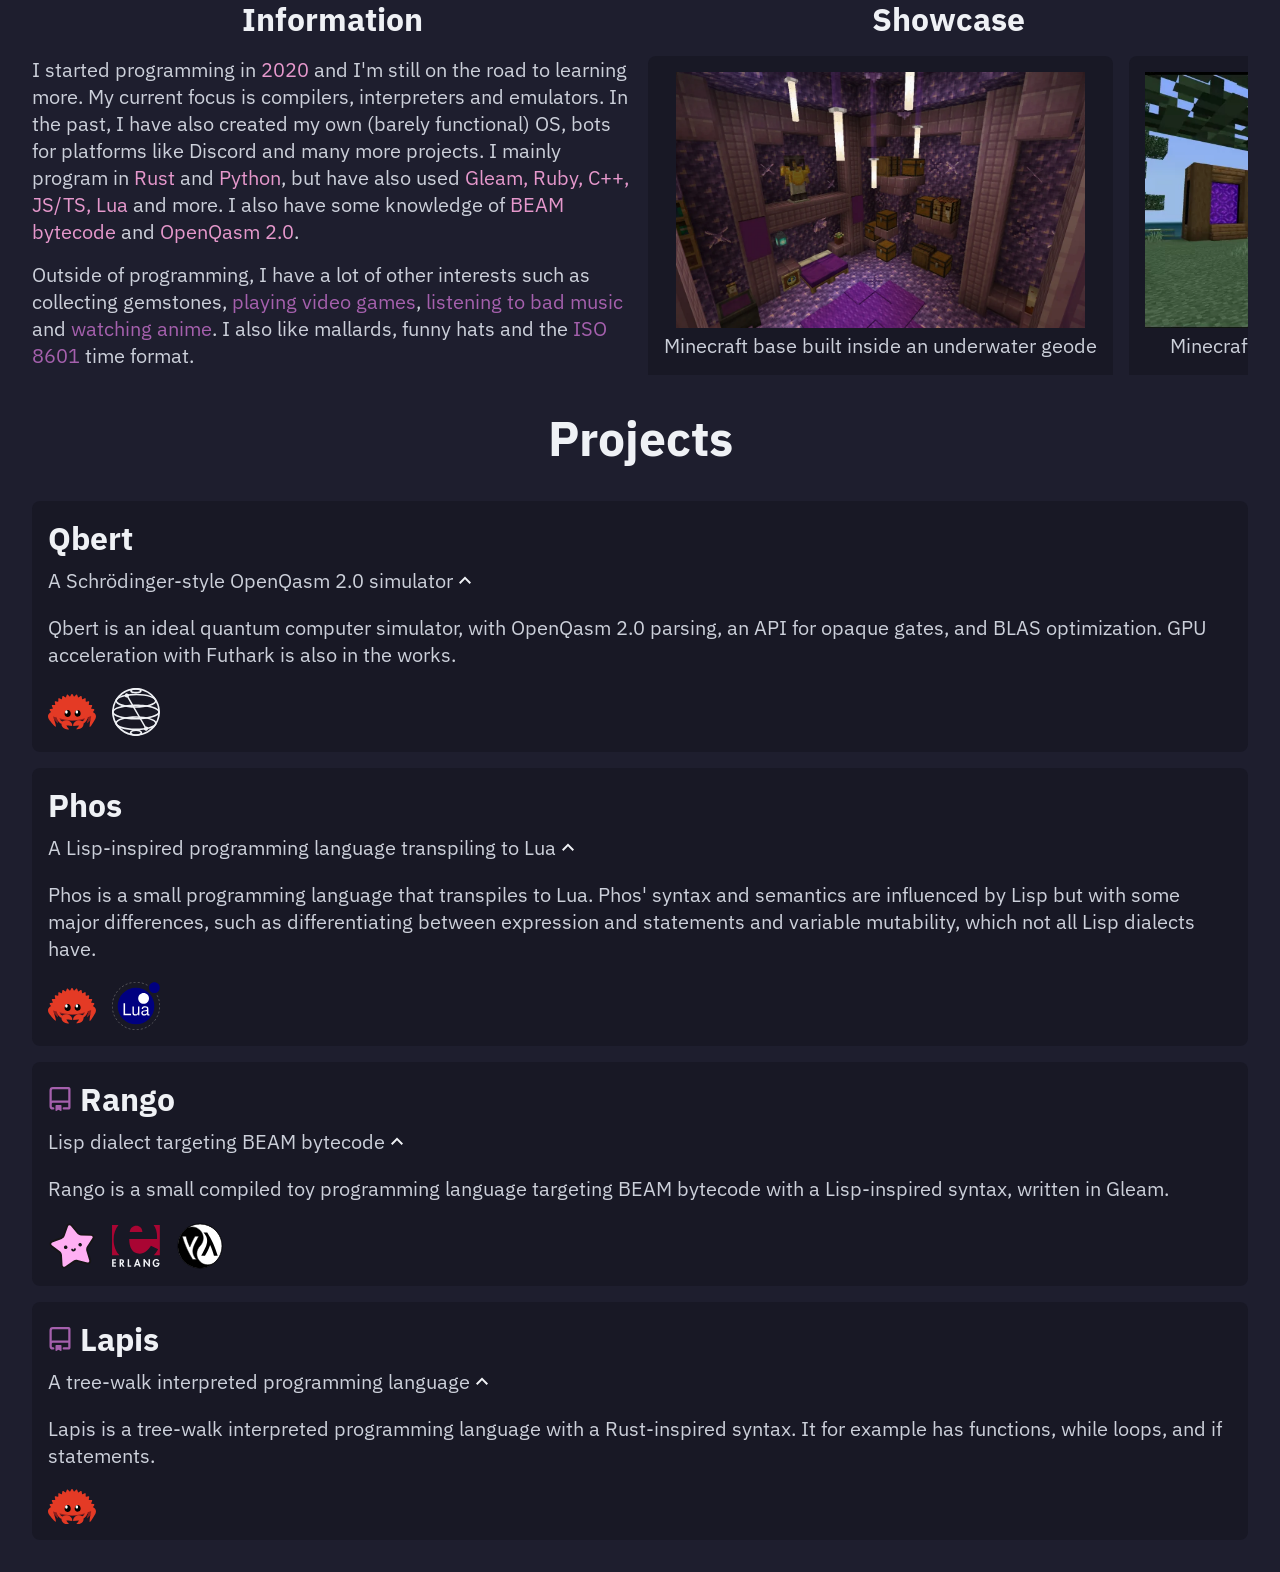
==== commit dc494082: "Added svg-icon which replaces fetchSVG" ====
--- a/index.html
+++ b/index.html
@@ -17,7 +17,7 @@
         <page-section src="projects.html"></page-section>
     </main>
 
-    <script src="js/util.js"></script>
+    <script src="js/svg-icon.js"></script>
     <script src="js/page-section.js"></script>
     <script src="js/nav-unit.js"></script>
     <script src="js/project-unit.js"></script>
--- a/css/main.css
+++ b/css/main.css
@@ -36,6 +36,11 @@
     color: var(--secondary-accent-color);
 }
 
+h1,
+h2 {
+    margin: var(--site-padding);
+}
+
 h2,
 h3,
 h4,
@@ -69,4 +74,10 @@
 a,
 span {
     font-size: 1.25rem;
+}
+
+svg-icon svg {
+    width: 100%;
+    height: 100%;
+    display: block;
 }
--- a/css/index.css
+++ b/css/index.css
@@ -20,5 +20,4 @@
 main {
     display: flex;
     flex-direction: column;
-    gap: var(--default-gap);
 }
